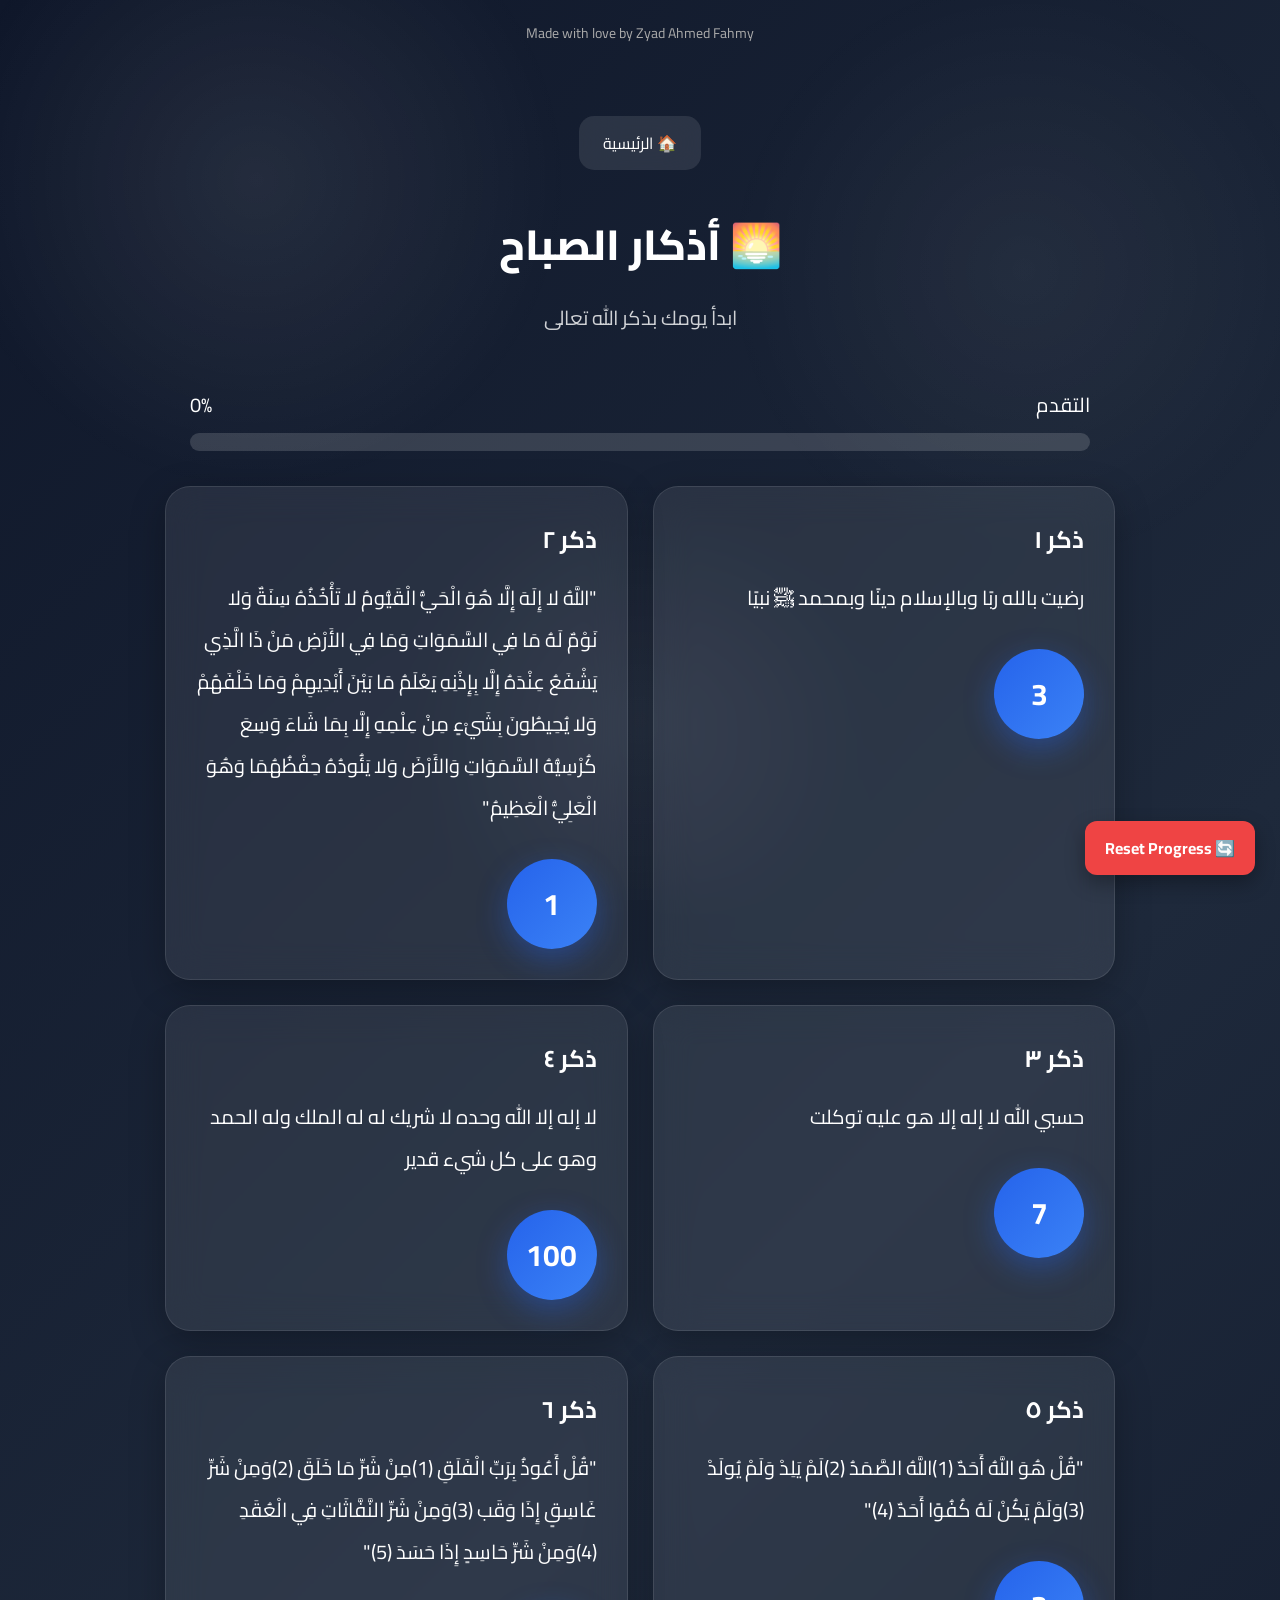
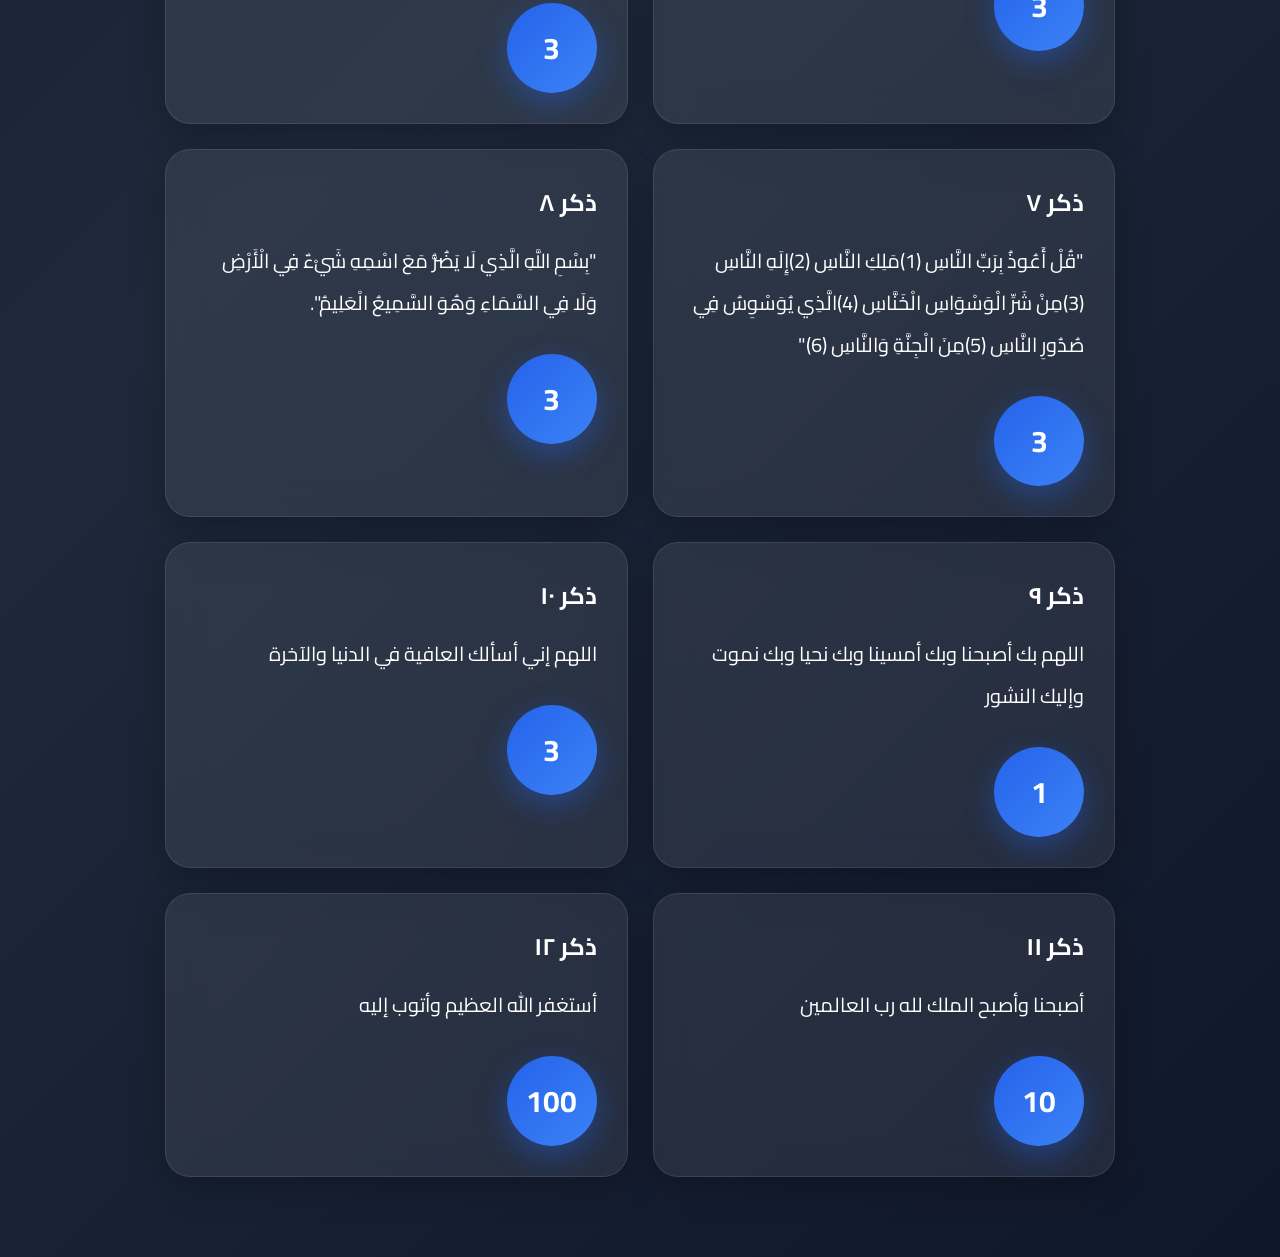
==== a.html @ 461e5856 "Add files via upload" ====
<!DOCTYPE html>
<html lang="ar" dir="rtl">

<head>
    <meta charset="UTF-8">
    <meta name="viewport" content="width=device-width, initial-scale=1.0">

    <title>أذكار الصباح</title>

    <link rel="stylesheet" href="a.css">

    <link href="https://fonts.googleapis.com/css2?family=Cairo:wght@300;400;600;700;800&display=swap" rel="stylesheet">

</head>

<body>

    <footer style="text-align:center; padding:20px; color:#aaa; font-size:14px;">
    Made with love by Zyad Ahmed Fahmy
</footer>

<div class="background"></div>

<header>

    <a href="index.html" class="backButton">
        🏠 الرئيسية
    </a>

    <h1>
        🌅 أذكار الصباح
    </h1>

    <p>
        ابدأ يومك بذكر الله تعالى
    </p>

</header>

<section class="progressContainer">

    <div class="progressText">

        <span>التقدم</span>

        <span id="progressPercent">
            0%
        </span>

    </div>

    <div class="progressBar">

        <div id="progressFill"></div>

    </div>

</section>

<main id="cards">

    <div class="card">

        <h2>ذكر ١</h2>

        <p class="zekr">

           رضيت بالله ربًا وبالإسلام دينًا وبمحمد ﷺ نبيًا
        </p>

        <button class="counter" data-count="3">

            3

        </button>

    </div>

    <div class="card">

        <h2>ذكر ٢</h2>

        <p class="zekr">

        "اللَّهُ لا إِلَهَ إِلَّا هُوَ الْحَيُّ الْقَيُّومُ لا تَأْخُذُهُ سِنَةٌ وَلا نَوْمٌ لَهُ مَا فِي السَّمَوَاتِ وَمَا فِي الأَرْضِ مَنْ ذَا الَّذِي يَشْفَعُ عِنْدَهُ إِلَّا بِإِذْنِهِ يَعْلَمُ مَا بَيْنَ أَيْدِيهِمْ وَمَا خَلْفَهُمْ وَلا يُحِيطُونَ بِشَيْءٍ مِنْ عِلْمِهِ إِلَّا بِمَا شَاءَ وَسِعَ كُرْسِيُّهُ السَّمَوَاتِ وَالأَرْضَ وَلا يَئُودُهُ حِفْظُهُمَا وَهُوَ الْعَلِيُّ الْعَظِيمُ"

        </p>

        <button class="counter" data-count="1">

            1

        </button>

    </div>

    <div class="card">

        <h2>ذكر ٣</h2>

        <p class="zekr">

        حسبي الله لا إله إلا هو عليه توكلت

        </p>

        <button class="counter" data-count="7">

            7

        </button>

    </div>

    <div class="card">

        <h2>ذكر ٤</h2>

        <p class="zekr">

           لا إله إلا الله وحده لا شريك له له الملك وله الحمد وهو على كل شيء قدير
        </p>

        <button class="counter" data-count="100">

            100

        </button>

    </div>

    <div class="card">

        <h2>ذكر ٥</h2>

        <p class="zekr">

           "قُلْ هُوَ اللَّهُ أَحَدٌ (1)اللَّهُ الصَّمَدُ (2)لَمْ يَلِدْ وَلَمْ يُولَدْ (3)وَلَمْ يَكُنْ لَهُ كُفُوًا أَحَدٌ (4)"

        </p>

        <button class="counter" data-count="3">

            3

        </button>

    </div>

    <div class="card">

        <h2>ذكر ٦</h2>

        <p class="zekr">

          "قُلْ أَعُوذُ بِرَبِّ الْفَلَقِ (1)مِنْ شَرِّ مَا خَلَقَ (2)وَمِنْ شَرِّ غَاسِقٍ إِذَا وَقَب (3)وَمِنْ شَرِّ النَّفَّاثَاتِ فِي الْعُقَدِ (4)وَمِنْ شَرِّ حَاسِدٍ إِذَا حَسَدَ (5)"
        </p>

        <button class="counter" data-count="3">

            3

        </button>

    </div>

    <div class="card">

        <h2>ذكر ٧</h2>

        <p class="zekr">

            "قُلْ أَعُوذُ بِرَبِّ النَّاسِ (1)مَلِكِ النَّاسِ (2)إِلَهِ النَّاسِ (3)مِنْ شَرِّ الْوَسْوَاسِ الْخَنَّاسِ (4)الَّذِي يُوَسْوِسُ فِي صُدُورِ النَّاسِ (5)مِنَ الْجِنَّةِ وَالنَّاسِ (6)"
        </p>

        <button class="counter" data-count="3">

            3

        </button>

    </div>

    <div class="card">

        <h2>ذكر ٨</h2>

        <p class="zekr">

"بِسْمِ اللَّهِ الَّذِي لَا يَضُرُّ مَعَ اسْمِهِ شَيْءٌ فِي الْأَرْضِ وَلَا فِي السَّمَاءِ وَهُوَ السَّمِيعُ الْعَلِيمُ".

        </p>

        <button class="counter" data-count="3">

            3

        </button>

    </div>

    <div class="card">

        <h2>ذكر ٩</h2>

        <p class="zekr">

   اللهم بك أصبحنا وبك أمسينا وبك نحيا وبك نموت وإليك النشور

        </p>

        <button class="counter" data-count="1">

            1

        </button>

    </div>

    <div class="card">

        <h2>ذكر ١٠</h2>

        <p class="zekr">

      اللهم إني أسألك العافية في الدنيا والآخرة

        </p>

        <button class="counter" data-count="3">

            3

        </button>

    </div>
        <div class="card">

        <h2>ذكر ١١</h2>

        <p class="zekr">

     أصبحنا وأصبح الملك لله رب العالمين

        </p>

        <button class="counter" data-count="10">

            10

        </button>

    </div>
        <div class="card">

        <h2>ذكر ١٢</h2>

        <p class="zekr">

     أستغفر الله العظيم وأتوب إليه

        </p>

        <button class="counter" data-count="100">

            100

        </button>

    </div>

</main>

<button id="topButton">

⬆

</button>

<script src="a.js"></script>

</body>

</html>
---- a.css ----
*{
    margin:0;
    padding:0;
    box-sizing:border-box;
    font-family:"Cairo",sans-serif;
}

html{
    scroll-behavior:smooth;
}

body{

    min-height:100vh;

    background:linear-gradient(135deg,#0f172a,#1e293b,#0f172a);

    color:white;

    overflow-x:hidden;

    position:relative;

}

.background{

    position:fixed;

    inset:0;

    background:
    radial-gradient(circle at 20% 20%,rgba(255,255,255,.08),transparent 25%),
    radial-gradient(circle at 80% 30%,rgba(255,255,255,.05),transparent 25%),
    radial-gradient(circle at 50% 80%,rgba(255,255,255,.06),transparent 25%);

    animation:bgMove 20s linear infinite;

    z-index:-1;

}

@keyframes bgMove{

0%{

transform:translateY(0px);

}

50%{

transform:translateY(-40px);

}

100%{

transform:translateY(0px);

}

}

header{

text-align:center;

padding:50px 20px;

}

header h1{

font-size:42px;

margin-bottom:15px;

font-weight:800;

}

header p{

font-size:20px;

opacity:.8;

}

.backButton{

display:inline-block;

margin-bottom:35px;

padding:12px 24px;

text-decoration:none;

color:white;

background:rgba(255,255,255,.1);

backdrop-filter:blur(20px);

border-radius:15px;

transition:.3s;

}

.backButton:hover{

transform:translateY(-5px);

background:#2563eb;

}

.progressContainer{

width:min(900px,90%);

margin:auto;

margin-bottom:35px;

}

.progressText{

display:flex;

justify-content:space-between;

margin-bottom:10px;

font-size:20px;

}

.progressBar{

height:18px;

background:rgba(255,255,255,.15);

border-radius:999px;

overflow:hidden;

}

#progressFill{

width:0%;

height:100%;

background:linear-gradient(90deg,#22c55e,#4ade80);

transition:.5s;

}

main{

width:min(950px,92%);

margin:auto;

display:grid;

grid-template-columns:repeat(2,1fr);

gap:25px;

padding-bottom:80px;

}

.card{

background:rgba(255,255,255,.08);

backdrop-filter:blur(18px);

padding:30px;

border-radius:25px;

border:1px solid rgba(255,255,255,.1);

transition:.35s;

box-shadow:0 10px 35px rgba(0,0,0,.25);

}

.card:hover{

transform:translateY(-8px);

box-shadow:0 20px 45px rgba(0,0,0,.4);

}

.card.done{

background:rgba(34,197,94,.2);

border:1px solid #22c55e;

}

.card h2{

font-size:24px;

margin-bottom:15px;

}

.zekr{

font-size:20px;

line-height:2.1;

margin-bottom:30px;

}

.counter{

width:90px;

height:90px;

border:none;

border-radius:50%;

font-size:30px;

font-weight:bold;

cursor:pointer;

color:white;

background:linear-gradient(135deg,#2563eb,#3b82f6);

transition:.3s;

box-shadow:0 10px 30px rgba(37,99,235,.4);

}

.counter:hover{

transform:scale(1.08);

}

.counter:active{

transform:scale(.93);

}

#topButton{

position:fixed;

bottom:25px;

left:25px;

width:60px;

height:60px;

border:none;

border-radius:50%;

cursor:pointer;

font-size:24px;

background:#2563eb;

color:white;

display:none;

box-shadow:0 10px 25px rgba(0,0,0,.3);

transition:.3s;

}

#topButton:hover{

transform:translateY(-5px);

}

@media(max-width:900px){

main{

grid-template-columns:1fr;

}

}

@media(max-width:600px){

header h1{

font-size:30px;

}

header p{

font-size:17px;

}

.card{

padding:22px;

}

.zekr{

font-size:18px;

}

.counter{

width:70px;

height:70px;

font-size:25px;

}

}
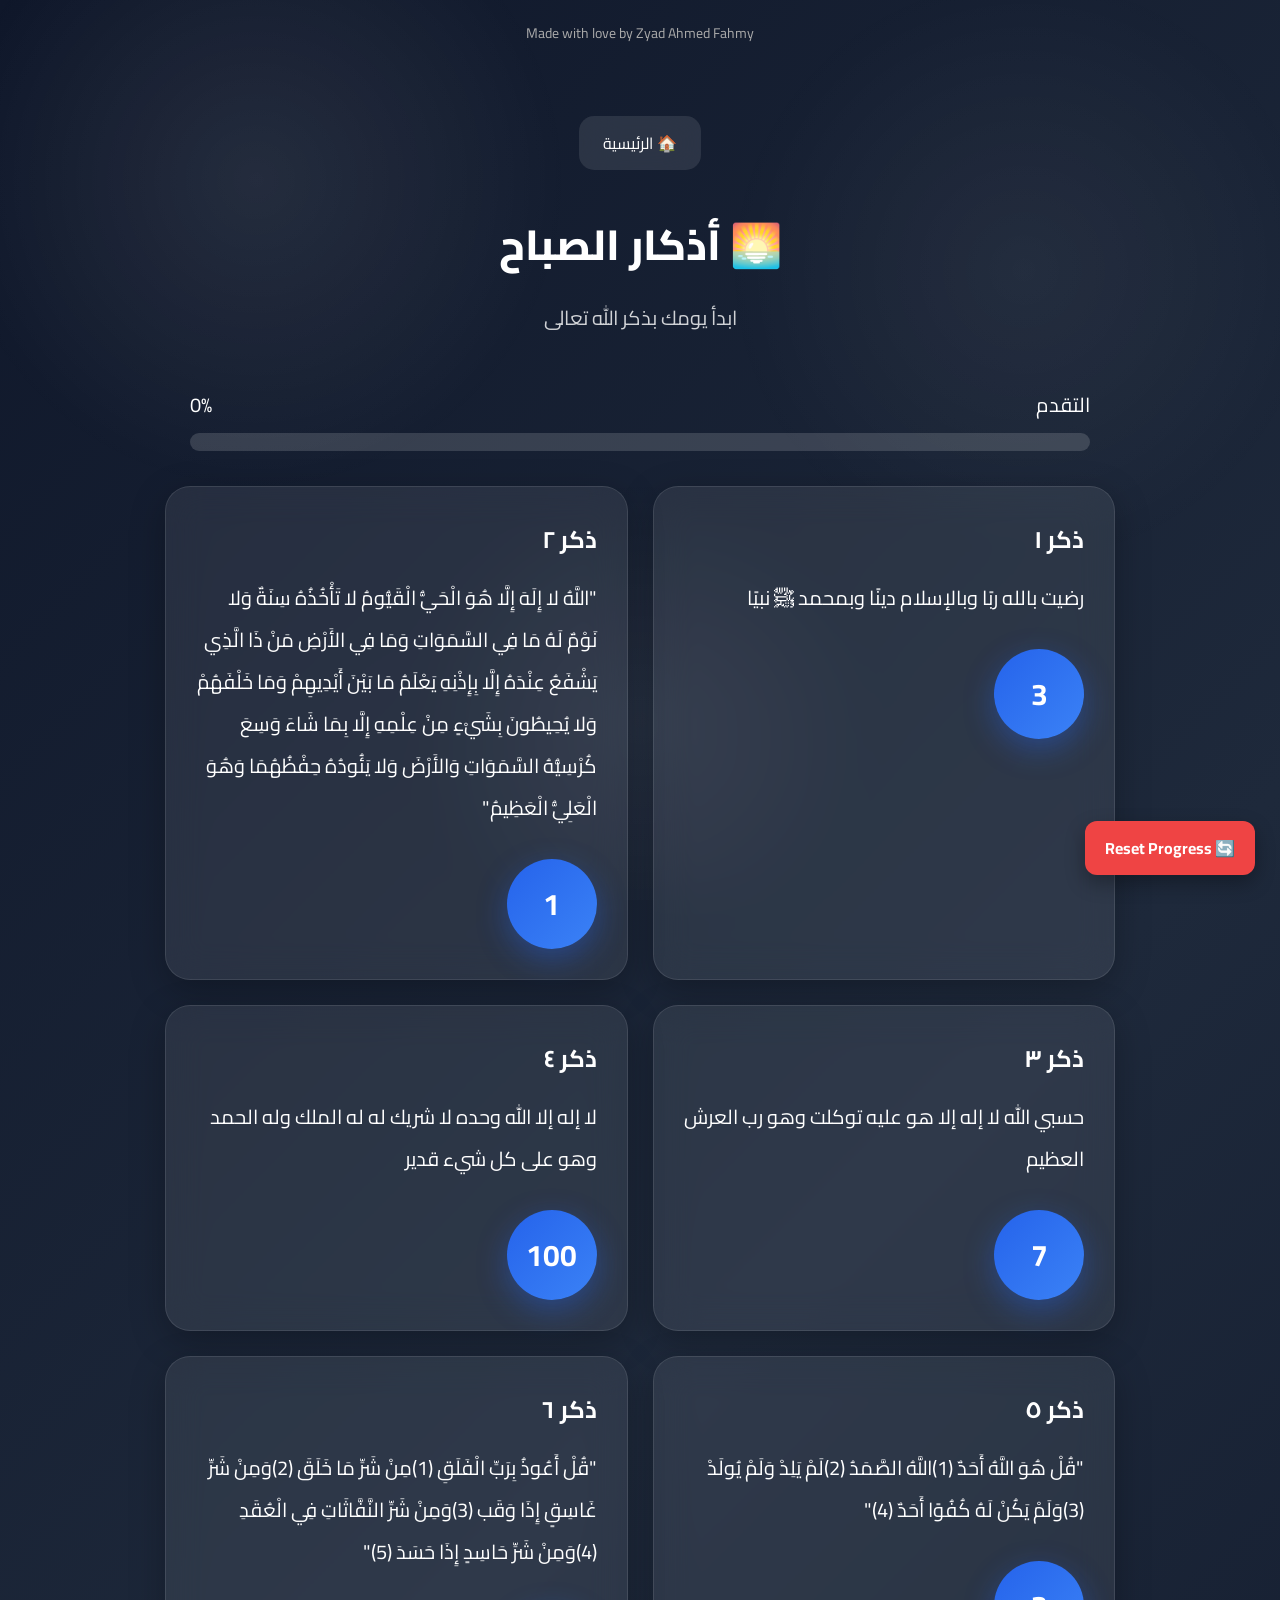
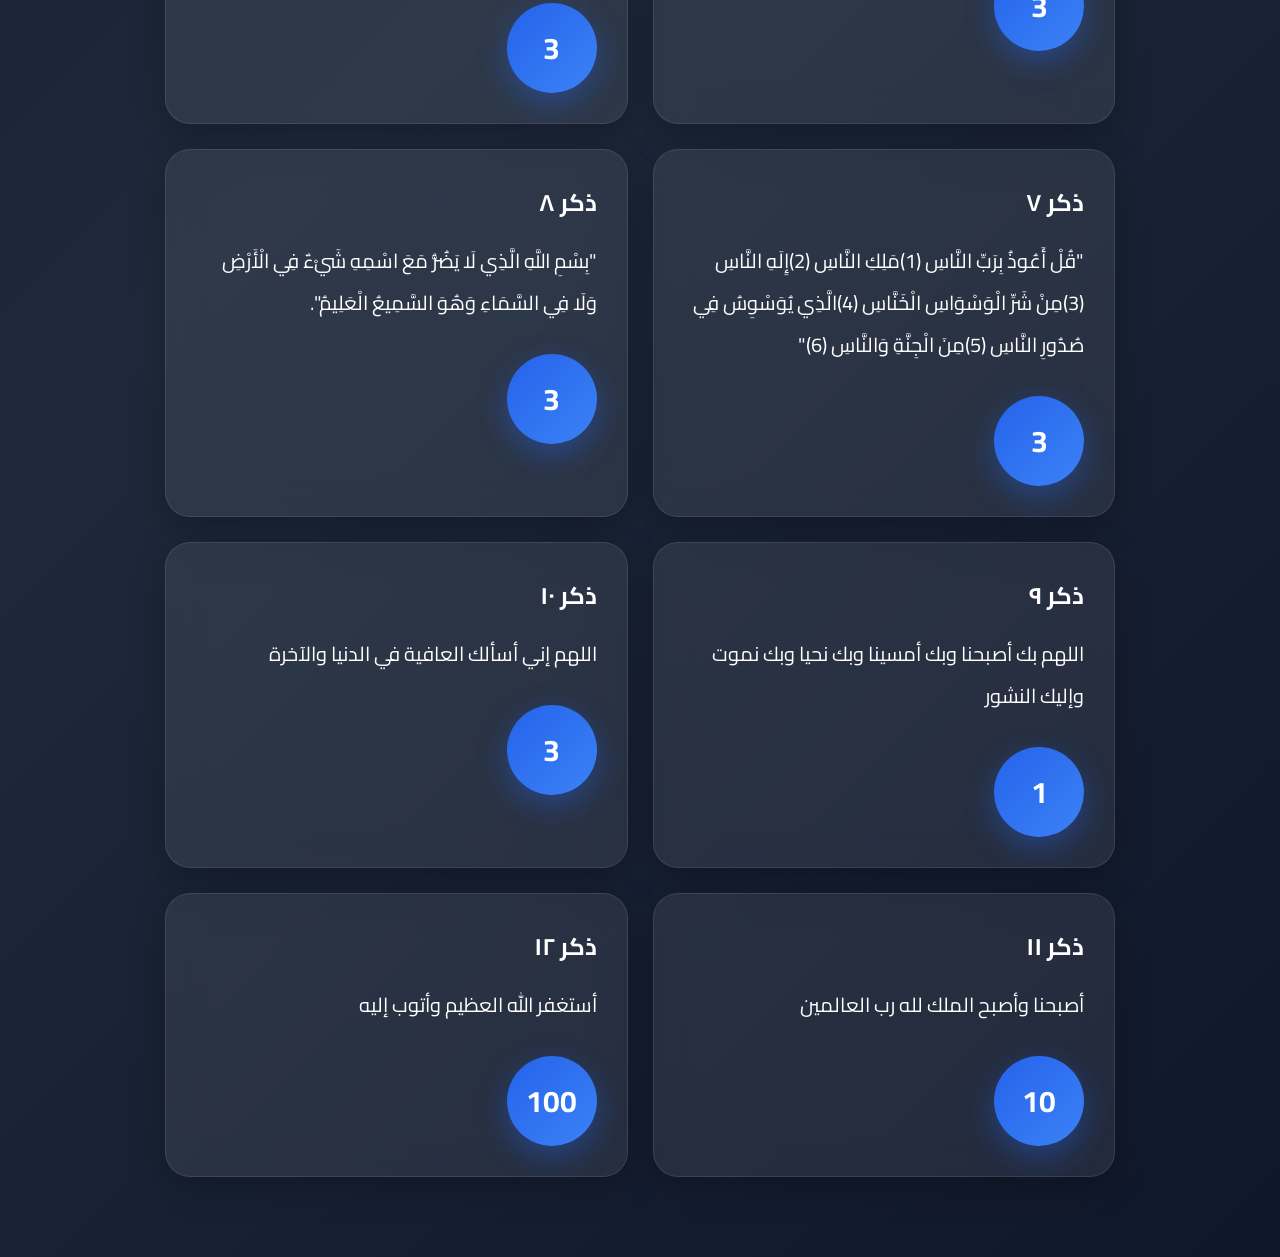
==== commit 86ac1d7c: "Update a.html" ====
--- a/a.html
+++ b/a.html
@@ -100,7 +100,7 @@
 
         <p class="zekr">
 
-        حسبي الله لا إله إلا هو عليه توكلت
+        حسبي الله لا إله إلا هو عليه توكلت وهو رب العرش العظيم
 
         </p>
 
@@ -281,4 +281,4 @@
 
 </body>
 
-</html>+</html>
